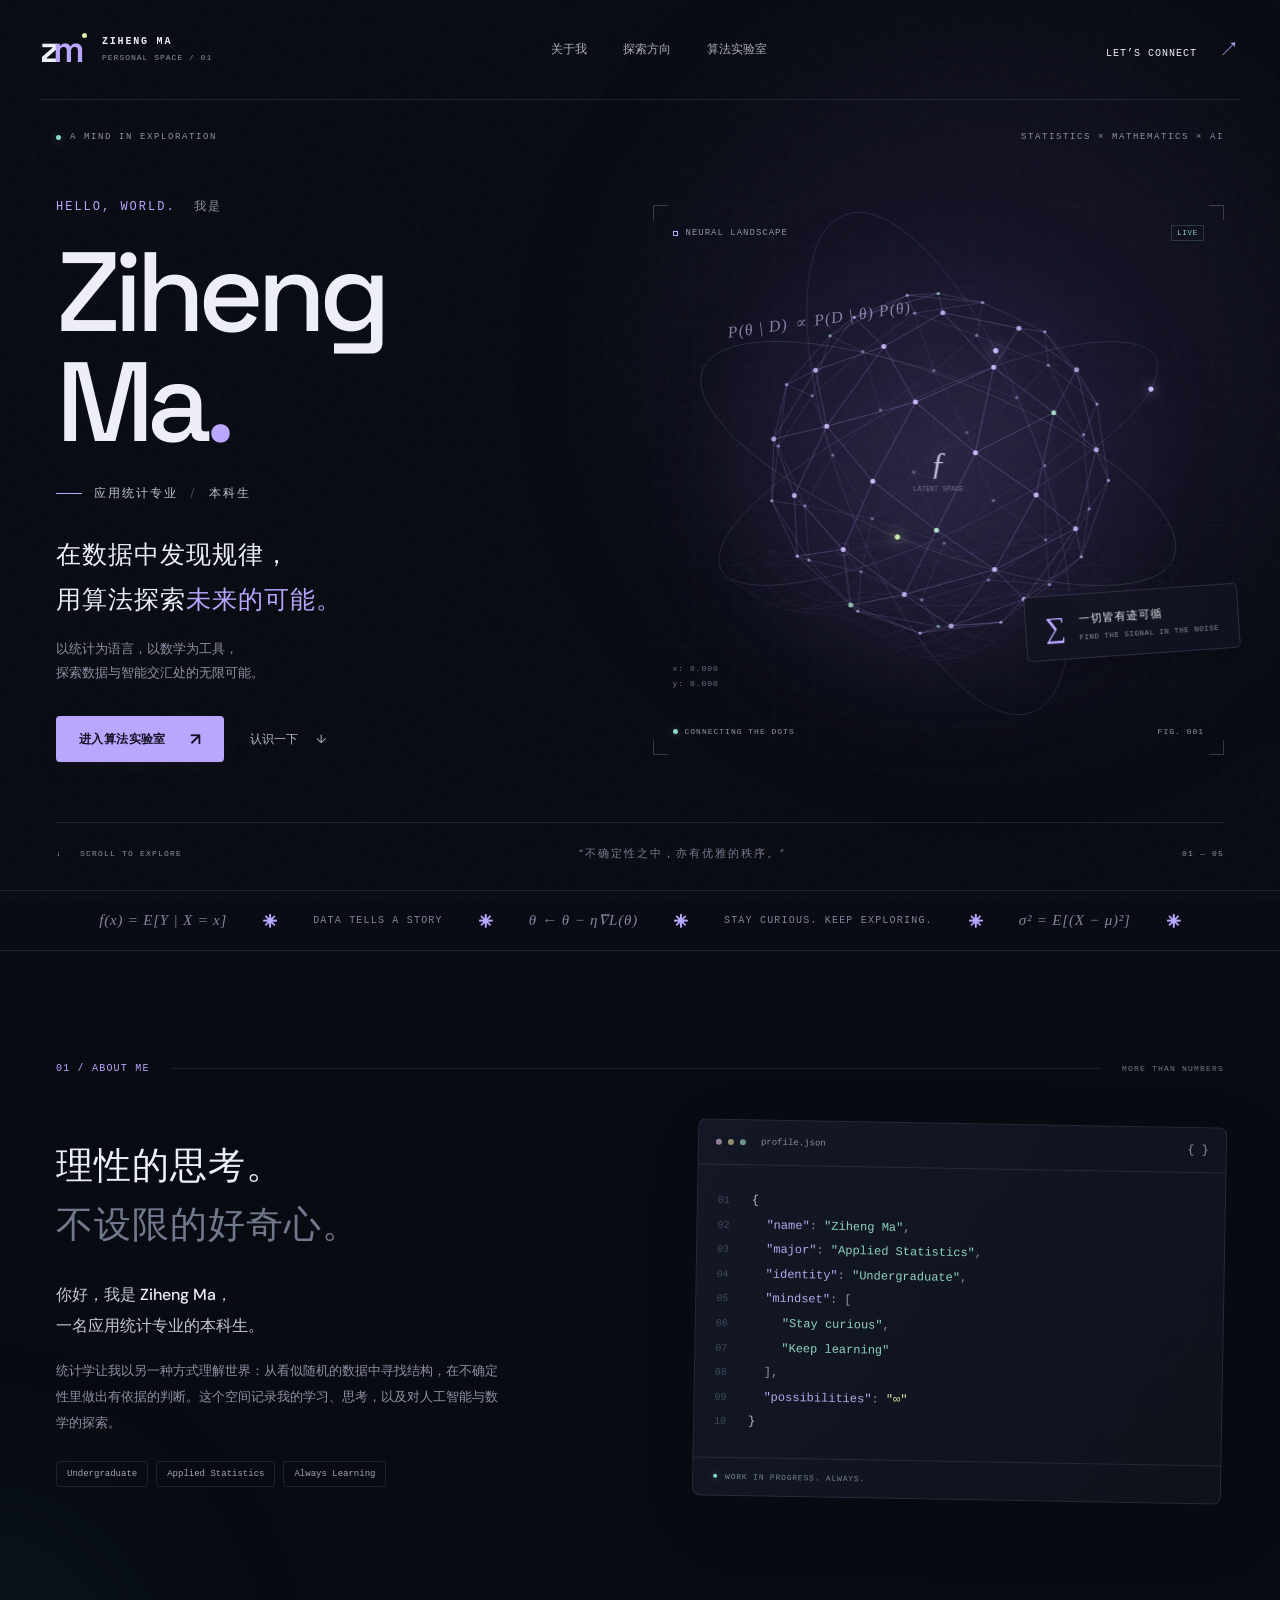
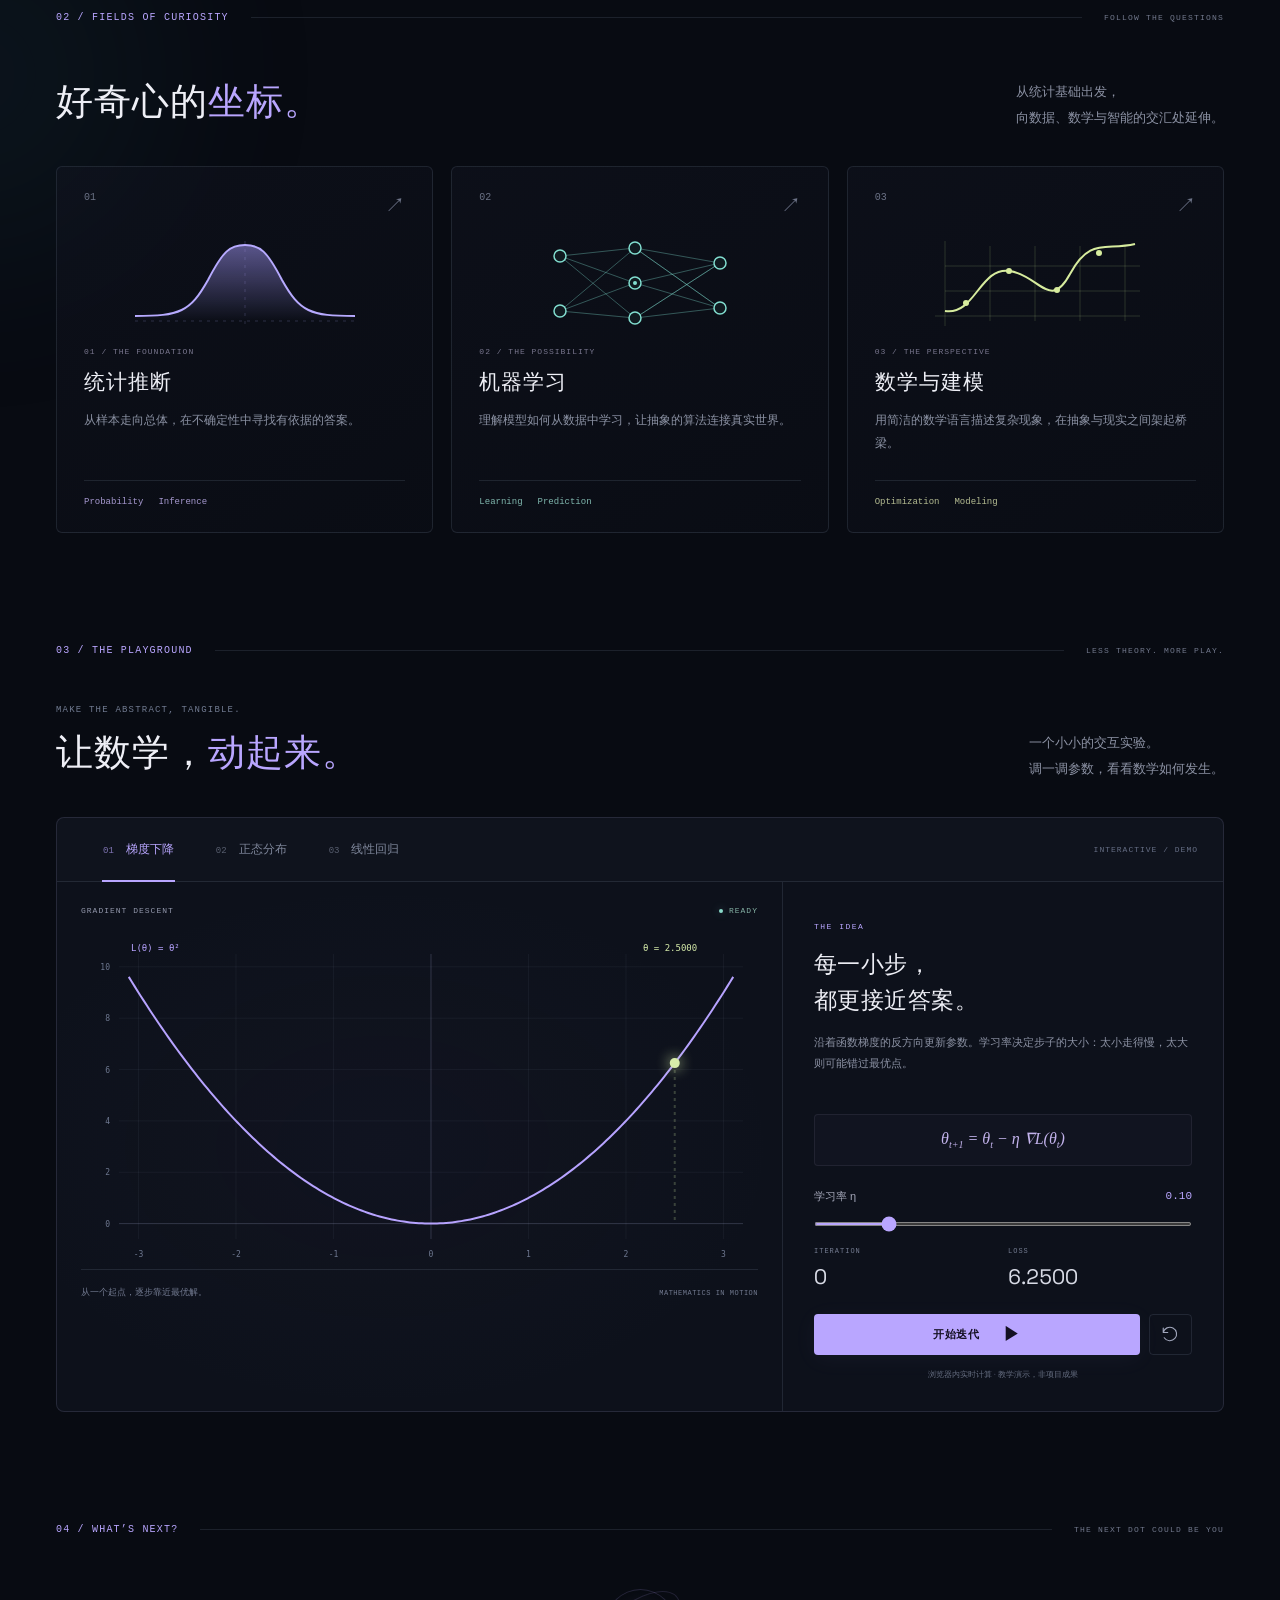
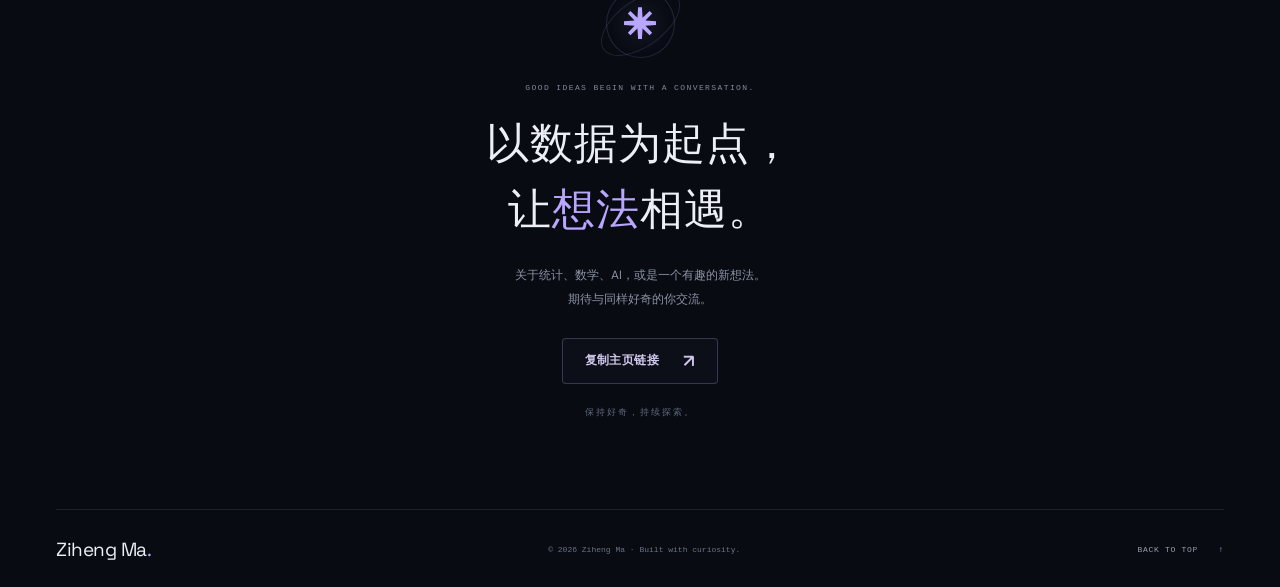
==== index.html @ e713688a "Add files via upload" ====
<!DOCTYPE html>
<html lang="zh-CN">
<head>
  <meta charset="UTF-8">
  <meta name="viewport" content="width=device-width, initial-scale=1">
  <meta name="theme-color" content="#080b12">
  <meta name="description" content="Ziheng Ma 的个人主页 · 应用统计专业本科生 · 在数据中发现规律，用算法探索未来。">
  <title>Ziheng Ma — Applied Statistics & AI</title>
  <link rel="icon" href="./favicon.svg" type="image/svg+xml">
  <link rel="stylesheet" href="./styles.css">
  <script src="./script.js" defer></script>
</head>
<body>
  <a class="skip-link" href="#main">跳转到主要内容</a>
  <div class="ambient ambient-one" aria-hidden="true"></div>
  <div class="ambient ambient-two" aria-hidden="true"></div>

  <header class="site-header">
    <a class="brand" href="#home" aria-label="Ziheng Ma 首页"><span class="brand-symbol">z<span>m</span><i></i></span><span class="brand-caption">ZIHENG MA<span>PERSONAL SPACE / 01</span></span></a>
    <nav aria-label="主导航">
      <a href="#about">关于我</a>
      <a href="#interests">探索方向</a>
      <a href="#lab">算法实验室</a>
    </nav>
    <a class="header-contact" href="#contact">LET’S CONNECT <span aria-hidden="true">↗</span></a>
  </header>

  <main id="main">
    <section class="hero section-shell" id="home" aria-labelledby="hero-title">
      <div class="hero-topline"><span><i class="status-dot"></i> A MIND IN EXPLORATION</span><span class="topline-right">STATISTICS × MATHEMATICS × AI</span></div>
      <div class="hero-layout">
        <div class="hero-copy">
          <p class="eyebrow"><span>HELLO, WORLD.</span> 我是</p>
          <h1 id="hero-title" aria-label="Ziheng Ma">Ziheng<span class="surname">Ma<span class="name-period">.</span></span></h1>
          <div class="hero-role"><span class="role-line"></span>应用统计专业 <span class="role-separator">/</span> 本科生</div>
          <p class="hero-statement">在数据中发现规律，<br>用算法探索<span class="highlight">未来的可能。</span></p>
          <p class="hero-description">以统计为语言，以数学为工具，<br class="desktop-break">探索数据与智能交汇处的无限可能。</p>
          <div class="hero-actions"><a class="button button-primary" href="#lab">进入算法实验室 <span aria-hidden="true">↗</span></a><a class="text-link" href="#about">认识一下 <span aria-hidden="true">↓</span></a></div>
        </div>
        <div class="hero-art" aria-label="由神经网络、轨道和数学曲线组成的交互式可视化">
          <div class="art-corner corner-tl"></div><div class="art-corner corner-tr"></div><div class="art-corner corner-bl"></div><div class="art-corner corner-br"></div>
          <div class="art-label"><span class="tiny-square"></span> NEURAL LANDSCAPE <span class="art-live">LIVE</span></div>
          <canvas id="network-canvas" aria-hidden="true"></canvas>
          <div class="art-equation equation-one">P(θ | D) ∝ P(D | θ) P(θ)</div>
          <div class="art-equation equation-two">∇L(θ) → 0</div>
          <div class="art-coordinate">x: <span id="coord-x">0.000</span><br>y: <span id="coord-y">0.000</span></div>
          <div class="art-bottom"><span><i class="status-dot"></i> CONNECTING THE DOTS</span><span>FIG. 001</span></div>
          <div class="floating-note"><span class="note-icon">∑</span><div>一切皆有迹可循<span>FIND THE SIGNAL IN THE NOISE</span></div></div>
        </div>
      </div>
      <div class="hero-bottom"><span class="scroll-cue"><span aria-hidden="true">↓</span> SCROLL TO EXPLORE</span><span class="hero-quote">“不确定性之中，亦有优雅的秩序。”</span><span class="page-count">01 — 05</span></div>
    </section>

    <div class="formula-strip" aria-hidden="true"><div><span>f(x) = E[Y | X = x]</span><i>✳</i><span>DATA TELLS A STORY</span><i>✳</i><span>θ ← θ − η∇L(θ)</span><i>✳</i><span>STAY CURIOUS. KEEP EXPLORING.</span><i>✳</i><span>σ² = E[(X − μ)²]</span><i>✳</i></div></div>

    <section class="about section-shell section-spacing" id="about" aria-labelledby="about-title">
      <div class="section-heading"><p class="section-index">01 / ABOUT ME</p><span class="section-line"></span><span class="section-note">MORE THAN NUMBERS</span></div>
      <div class="about-layout">
        <div><h2 id="about-title">理性的思考。<br><span class="muted">不设限的好奇心。</span></h2><p class="about-intro">你好，我是 <strong>Ziheng Ma</strong>，<br>一名应用统计专业的本科生。</p><p class="body-copy">统计学让我以另一种方式理解世界：从看似随机的数据中寻找结构，在不确定性里做出有依据的判断。这个空间记录我的学习、思考，以及对人工智能与数学的探索。</p><div class="identity-tags"><span>Undergraduate</span><span>Applied Statistics</span><span>Always Learning</span></div></div>
        <div class="profile-card">
          <div class="card-top"><span class="code-dot"></span><span class="code-dot"></span><span class="code-dot"></span><span>profile.json</span><span class="code-language">{ }</span></div>
          <div class="code-content" aria-label="个人信息：Ziheng Ma，应用统计专业，本科生，保持好奇，持续学习。"><div><span class="line-number">01</span><span class="code-bracket">{</span></div><div><span class="line-number">02</span><span class="code-key">"name"</span>: <span class="code-value">"Ziheng Ma"</span>,</div><div><span class="line-number">03</span><span class="code-key">"major"</span>: <span class="code-value">"Applied Statistics"</span>,</div><div><span class="line-number">04</span><span class="code-key">"identity"</span>: <span class="code-value">"Undergraduate"</span>,</div><div><span class="line-number">05</span><span class="code-key">"mindset"</span>: [</div><div class="code-indent"><span class="line-number">06</span><span class="code-value">"Stay curious"</span>,</div><div class="code-indent"><span class="line-number">07</span><span class="code-value">"Keep learning"</span></div><div><span class="line-number">08</span>],</div><div><span class="line-number">09</span><span class="code-key">"possibilities"</span>: <span class="code-infinity">"∞"</span></div><div><span class="line-number">10</span><span class="code-bracket">}</span></div></div>
          <div class="profile-card-bottom"><i class="status-dot"></i> WORK IN PROGRESS. ALWAYS.</div>
        </div>
      </div>
    </section>

    <section class="interests section-shell section-spacing" id="interests" aria-labelledby="interests-title">
      <div class="section-heading"><p class="section-index">02 / FIELDS OF CURIOSITY</p><span class="section-line"></span><span class="section-note">FOLLOW THE QUESTIONS</span></div>
      <div class="section-title-row"><h2 id="interests-title">好奇心的<span class="serif-accent">坐标。</span></h2><p class="body-copy">从统计基础出发，<br>向数据、数学与智能的交汇处延伸。</p></div>
      <div class="interest-grid">
        <article class="interest-card"><div class="interest-card-top"><span>01</span><span class="card-arrow" aria-hidden="true">↗</span></div><div class="mini-art bell-art" aria-hidden="true"><svg viewBox="0 0 240 95"><defs><linearGradient id="bell-fill" x1="0" y1="0" x2="0" y2="1"><stop stop-color="#a89bff" stop-opacity=".5"/><stop offset="1" stop-color="#a89bff" stop-opacity="0"/></linearGradient></defs><path d="M10 80 C55 80 65 76 83 44 C98 15 105 9 120 9 C135 9 142 15 157 44 C175 76 185 80 230 80 L230 85 L10 85Z" fill="url(#bell-fill)"/><path d="M10 80 C55 80 65 76 83 44 C98 15 105 9 120 9 C135 9 142 15 157 44 C175 76 185 80 230 80" fill="none" stroke="#b7aaff" stroke-width="2"/><path d="M10 85H230M120 5V88" stroke="#b7aaff" stroke-opacity=".2" stroke-dasharray="3 5"/></svg></div><p class="card-kicker">01 / THE FOUNDATION</p><h3>统计推断</h3><p>从样本走向总体，在不确定性中寻找有依据的答案。</p><div class="card-tags"><span>Probability</span><span>Inference</span></div></article>
        <article class="interest-card"><div class="interest-card-top"><span>02</span><span class="card-arrow" aria-hidden="true">↗</span></div><div class="mini-art" aria-hidden="true"><svg viewBox="0 0 240 95"><g stroke="#82ded0" stroke-opacity=".35"><path d="M40 20L115 12L200 27M40 20L115 47L200 27M40 20L115 82L200 27M40 75L115 12L200 72M40 75L115 47L200 72M40 75L115 82L200 72M115 12L200 72M115 82L200 27" fill="none"/></g><g fill="#101a20" stroke="#82ded0" stroke-width="1.5"><circle cx="40" cy="20" r="6"/><circle cx="40" cy="75" r="6"/><circle cx="115" cy="12" r="6"/><circle cx="115" cy="47" r="6"/><circle cx="115" cy="82" r="6"/><circle cx="200" cy="27" r="6"/><circle cx="200" cy="72" r="6"/></g><circle cx="115" cy="47" r="2" fill="#82ded0"/></svg></div><p class="card-kicker">02 / THE POSSIBILITY</p><h3>机器学习</h3><p>理解模型如何从数据中学习，让抽象的算法连接真实世界。</p><div class="card-tags"><span>Learning</span><span>Prediction</span></div></article>
        <article class="interest-card"><div class="interest-card-top"><span>03</span><span class="card-arrow" aria-hidden="true">↗</span></div><div class="mini-art" aria-hidden="true"><svg viewBox="0 0 240 95"><g stroke="#d7ec9e" stroke-opacity=".16"><path d="M20 80H225M30 90V5M30 55H225M30 30H225M75 10V85M120 10V85M165 10V85M210 10V85"/></g><path d="M30 75C60 80 65 30 95 35S135 75 155 38S190 15 220 8" fill="none" stroke="#d7ec9e" stroke-width="2"/><g fill="#d7ec9e"><circle cx="51" cy="67" r="3"/><circle cx="94" cy="35" r="3"/><circle cx="142" cy="54" r="3"/><circle cx="184" cy="17" r="3"/></g></svg></div><p class="card-kicker">03 / THE PERSPECTIVE</p><h3>数学与建模</h3><p>用简洁的数学语言描述复杂现象，在抽象与现实之间架起桥梁。</p><div class="card-tags"><span>Optimization</span><span>Modeling</span></div></article>
      </div>
    </section>

    <section class="lab section-shell section-spacing" id="lab" aria-labelledby="lab-title">
      <div class="section-heading"><p class="section-index">03 / THE PLAYGROUND</p><span class="section-line"></span><span class="section-note">LESS THEORY. MORE PLAY.</span></div>
      <div class="section-title-row"><div><p class="eyebrow lab-eyebrow">MAKE THE ABSTRACT, TANGIBLE.</p><h2 id="lab-title">让数学，<span class="serif-accent">动起来。</span></h2></div><p class="body-copy">一个小小的交互实验。<br>调一调参数，看看数学如何发生。</p></div>
      <noscript><p class="body-copy">开启 JavaScript 后即可体验交互式数学实验；其余个人介绍仍可正常阅读。</p></noscript>
      <div class="lab-panel">
        <div class="lab-tabs" role="tablist" aria-label="选择数学实验"><button id="tab-gradient" class="lab-tab active" role="tab" aria-selected="true" aria-controls="experiment-panel" data-mode="gradient" type="button"><span>01</span> 梯度下降</button><button id="tab-normal" class="lab-tab" role="tab" aria-selected="false" aria-controls="experiment-panel" data-mode="normal" tabindex="-1" type="button"><span>02</span> 正态分布</button><button id="tab-regression" class="lab-tab" role="tab" aria-selected="false" aria-controls="experiment-panel" data-mode="regression" tabindex="-1" type="button"><span>03</span> 线性回归</button><span class="lab-tab-label">INTERACTIVE / DEMO</span></div>
        <div class="experiment-layout" id="experiment-panel" role="tabpanel" aria-labelledby="tab-gradient" tabindex="0">
          <div class="experiment-plot"><div class="plot-heading"><span id="plot-name">GRADIENT DESCENT</span><span><i class="status-dot"></i> <span id="plot-status">READY</span></span></div><canvas id="experiment-canvas" role="img" aria-label="梯度下降演示：观察点沿抛物线向最小值移动"></canvas><div class="plot-footer"><span id="plot-footnote">从一个起点，逐步靠近最优解。</span><span>MATHEMATICS IN MOTION</span></div></div>
          <div class="experiment-controls"><span class="control-kicker">THE IDEA</span><h3 id="experiment-title">每一小步，<br>都更接近答案。</h3><p id="experiment-description">沿着函数梯度的反方向更新参数。学习率决定步子的大小：太小走得慢，太大则可能错过最优点。</p><div class="experiment-equation" id="experiment-equation">θ<sub>t+1</sub> = θ<sub>t</sub> − η ∇L(θ<sub>t</sub>)</div><div class="slider-label"><label for="parameter-slider" id="parameter-label">学习率 η</label><output for="parameter-slider" id="parameter-value">0.10</output></div><input type="range" id="parameter-slider" min="0.02" max="0.45" step="0.01" value="0.10"><div class="experiment-metrics"><div><span id="metric-label-one">ITERATION</span><strong id="metric-one">0</strong></div><div><span id="metric-label-two">LOSS</span><strong id="metric-two">6.2500</strong></div></div><div class="experiment-buttons"><button type="button" class="button button-primary" id="run-experiment">开始迭代 <span aria-hidden="true">▶</span></button><button type="button" class="button button-reset" id="reset-experiment" aria-label="重置实验"><svg width="18" height="18" viewBox="0 0 24 24" fill="none" stroke="currentColor" stroke-width="1.5" stroke-linecap="round" stroke-linejoin="round" aria-hidden="true"><path d="M3 10a9 9 0 1 1 1.3 7M3 4v6h6"/></svg></button></div><span class="demo-disclaimer">浏览器内实时计算 · 教学演示，非项目成果</span></div>
        </div>
      </div>
    </section>

    <section class="contact section-shell section-spacing" id="contact" aria-labelledby="contact-title">
      <div class="section-heading"><p class="section-index">04 / WHAT’S NEXT?</p><span class="section-line"></span><span class="section-note">THE NEXT DOT COULD BE YOU</span></div>
      <div class="contact-content"><div class="contact-orbit" aria-hidden="true"><span>✳</span></div><p class="eyebrow">GOOD IDEAS BEGIN WITH A CONVERSATION.</p><h2 id="contact-title">以数据为起点，<br>让<span class="serif-accent">想法</span>相遇。</h2><p>关于统计、数学、AI，或是一个有趣的新想法。<br>期待与同样好奇的你交流。</p><div class="contact-actions"><a id="email-link" class="button button-primary" hidden>给我发邮件 <span aria-hidden="true">↗</span></a><a id="github-link" class="button button-outline" hidden target="_blank" rel="noopener noreferrer">GitHub <span aria-hidden="true">↗</span></a><button class="button button-outline" id="copy-link" type="button">复制主页链接 <span aria-hidden="true">↗</span></button></div><span class="contact-note" id="contact-note">保持好奇，持续探索。</span></div>
    </section>
  </main>

  <footer class="site-footer section-shell"><a class="footer-name" href="#home">Ziheng Ma<span>.</span></a><span>© <span id="year">2026</span> Ziheng Ma · Built with curiosity.</span><a class="back-top" href="#home">BACK TO TOP <span aria-hidden="true">↑</span></a></footer>
  <div class="toast" role="status" aria-live="polite" id="toast"></div>
</body>
</html>
---- styles.css ----
@import url('https://fonts.googleapis.com/css2?family=DM+Sans:wght@400;500;600;700&family=Space+Grotesk:wght@400;500;600;700&display=swap');

:root{color-scheme:dark;--bg:#080b12;--panel:#0e121c;--panel-light:#121724;--text:#eeeff6;--muted:#8c92a4;--line:rgba(170,182,218,.13);--purple:#b9a6ff;--mint:#8adaca;--lime:#d7edaa;--mono:'SFMono-Regular',Consolas,'Liberation Mono',monospace;--font:'DM Sans','PingFang SC','Microsoft YaHei',sans-serif;--display:'Space Grotesk',var(--font)}
*{box-sizing:border-box}html{scroll-behavior:smooth;scroll-padding-top:100px}body{margin:0;background:var(--bg);color:var(--text);font-family:var(--font);-webkit-font-smoothing:antialiased;overflow-x:hidden}body::before{position:fixed;inset:0;z-index:-1;background-image:url("data:image/svg+xml,%3Csvg viewBox='0 0 180 180' xmlns='http://www.w3.org/2000/svg'%3E%3Cfilter id='n'%3E%3CfeTurbulence type='fractalNoise' baseFrequency='.9' numOctaves='3' stitchTiles='stitch'/%3E%3C/filter%3E%3Cpath fill='%23fff' opacity='.025' filter='url(%23n)' d='M0 0h180v180H0z'/%3E%3C/svg%3E");content:"";pointer-events:none}a{color:inherit;text-decoration:none}button,input{font:inherit}button,a,input{-webkit-tap-highlight-color:transparent}button{cursor:pointer}button:disabled{cursor:default}::selection{background:#b9a6ff;color:#080b12}a:focus-visible,button:focus-visible,input:focus-visible,[tabindex="0"]:focus-visible{outline:2px solid var(--mint);outline-offset:6px}[hidden]{display:none!important}.section-shell{max-width:1240px;width:calc(100% - 112px);margin-inline:auto}.section-spacing{padding-top:112px}.ambient{position:absolute;border-radius:50%;pointer-events:none;z-index:-1;filter:blur(100px);opacity:.12}.ambient-one{width:600px;height:600px;right:0;top:70px;background:#7351b5}.ambient-two{width:350px;height:350px;left:-200px;top:1500px;background:#285f72}.skip-link{position:fixed;left:15px;top:-70px;padding:12px 20px;background:var(--purple);color:var(--bg);z-index:100}.skip-link:focus{top:10px}
.site-header{height:100px;max-width:1392px;width:calc(100% - 80px);margin:auto;display:flex;align-items:center;justify-content:space-between;border-bottom:1px solid var(--line)}.brand{display:flex;align-items:center;gap:16px}.brand-symbol{position:relative;font-family:var(--display);font-size:37px;font-weight:600;letter-spacing:-6px;padding-right:7px;line-height:1}.brand-symbol>span{color:var(--purple)}.brand-symbol i{position:absolute;right:-1px;top:2px;width:5px;height:5px;background:var(--lime);border-radius:50%}.brand-caption{font-family:var(--mono);font-size:10px;font-weight:600;letter-spacing:1.8px;line-height:1.8}.brand-caption>span{display:block;color:var(--muted);font-size:8px;letter-spacing:1px;font-weight:400}.site-header nav{display:flex;gap:36px}.site-header nav a{color:#acb0bd;font-size:12px;transition:color .2s}.site-header nav a:hover,.text-link:hover{color:var(--purple)}.header-contact{font-family:var(--mono);font-size:10px;letter-spacing:1px}.header-contact>span{color:var(--purple);margin-left:15px;font-size:20px}
.hero{padding-top:32px}.hero-topline{display:flex;justify-content:space-between;font-family:var(--mono);font-size:9px;letter-spacing:1.6px;color:var(--muted)}.hero-topline>span:first-child{display:flex;align-items:center;gap:9px}.status-dot{display:inline-block;width:5px;height:5px;border-radius:50%;background:var(--mint);box-shadow:0 0 9px #8adaca66;flex-shrink:0}.hero-layout{display:grid;grid-template-columns:1fr 1fr;align-items:center;gap:25px;padding:56px 0 60px}.eyebrow{font-size:12px;letter-spacing:2px;color:var(--muted);font-weight:400}.eyebrow>span{color:var(--purple);font-family:var(--mono);margin-right:13px}h1,h2,h3,p{margin:0}.hero h1{font-family:var(--display);font-size:clamp(72px,8.8vw,127px);letter-spacing:-7px;font-weight:500;line-height:.98;margin:22px 0 27px}.surname{display:block}.name-period{color:var(--purple)}.hero-role{display:flex;align-items:center;gap:12px;color:#c0c3ce;font-size:12px;letter-spacing:2px}.role-line{width:26px;height:1px;background:var(--purple)}.role-separator{color:#454b5f}.hero-statement{font-size:25px;line-height:1.8;font-weight:500;letter-spacing:1px;margin-top:30px}.highlight{color:var(--purple)}.hero-description{color:var(--muted);line-height:1.9;font-size:13px;margin-top:15px}.hero-actions{display:flex;gap:26px;align-items:center;margin-top:30px}.button{display:inline-flex;justify-content:center;align-items:center;gap:24px;min-height:46px;padding:0 22px;border-radius:4px;border:1px solid transparent;font-size:12px;font-weight:600;letter-spacing:.4px;transition:background .2s,transform .2s,border-color .2s}.button:hover{transform:translateY(-2px)}.button-primary{background:var(--purple);color:#141022;box-shadow:0 4px 25px #b9a6ff0c}.button-primary:hover{background:#cbbcff}.button-primary>span{font-size:17px}.text-link{font-size:12px;color:#b5b8c4;transition:color .2s}.text-link>span{margin-left:15px}.hero-art{position:relative;height:550px;max-height:48vw;isolation:isolate;background:radial-gradient(ellipse at 50% 48%,#8c67c010,transparent 67%);background-image:linear-gradient(#7b82ab08 1px,transparent 1px),linear-gradient(90deg,#7b82ab08 1px,transparent 1px);background-size:40px 40px}.hero-art::after{content:"";position:absolute;width:60%;height:60%;left:20%;top:20%;background:#8a68c9;border-radius:50%;filter:blur(85px);opacity:.09;z-index:-1}.art-corner{position:absolute;width:15px;height:15px;border-color:#a59ac64d;border-style:solid;pointer-events:none}.corner-tl{top:0;left:0;border-width:1px 0 0 1px}.corner-tr{top:0;right:0;border-width:1px 1px 0 0}.corner-bl{bottom:0;left:0;border-width:0 0 1px 1px}.corner-br{bottom:0;right:0;border-width:0 1px 1px 0}.art-label,.art-bottom,.art-coordinate{font:9px var(--mono);color:#9095a9;letter-spacing:1px;position:absolute}.art-label{top:20px;left:20px;right:20px;display:flex;align-items:center;gap:8px}.tiny-square{width:5px;height:5px;border:1px solid var(--purple)}.art-live{margin-left:auto;border:1px solid #87d5c433;color:var(--mint);padding:3px 5px;font-size:7px}.hero-art canvas{width:100%;height:100%;display:block}.art-equation{position:absolute;font-family:Georgia,'Times New Roman',serif;font-style:italic;color:#b8add8;font-size:16px;pointer-events:none;letter-spacing:1px}.equation-one{top:19%;left:13%;transform:rotate(-8deg);opacity:.7}.equation-two{right:6%;bottom:24%;font-size:24px;opacity:.65}.art-coordinate{bottom:64px;left:20px;line-height:1.9;font-size:8px;color:#697087}.art-bottom{bottom:19px;left:20px;right:20px;display:flex;justify-content:space-between;font-size:8px}.art-bottom>span:first-child{display:flex;gap:7px;align-items:center}.floating-note{position:absolute;right:-15px;bottom:100px;display:flex;align-items:center;gap:13px;padding:15px 19px;border:1px solid #b7a3f52e;background:#111320db;backdrop-filter:blur(10px);transform:rotate(-4deg);box-shadow:0 15px 35px #0003;border-radius:5px}.note-icon{font-family:Georgia,serif;font-size:29px;color:var(--purple)}.floating-note>div{font-size:11px;letter-spacing:1px}.floating-note>div>span{display:block;font:7px var(--mono);letter-spacing:.8px;color:var(--muted);margin-top:7px}.hero-bottom{display:flex;justify-content:space-between;align-items:center;border-top:1px solid var(--line);padding:23px 0 29px}.scroll-cue,.page-count{font:8px var(--mono);letter-spacing:1.2px;color:var(--muted)}.scroll-cue>span{color:var(--purple);margin-right:12px}.hero-quote{font-size:11px;color:#777e91;letter-spacing:2px}.formula-strip{overflow:hidden;border-block:1px solid var(--line);background:#b9a6ff03}.formula-strip>div{display:flex;align-items:center;justify-content:center;gap:36px;min-width:1120px;padding:20px 0;white-space:nowrap}.formula-strip span{font:10px var(--mono);letter-spacing:1.2px;color:#85839c}.formula-strip span:nth-of-type(odd){font-family:Georgia,serif;font-style:italic;font-size:15px;letter-spacing:.8px}.formula-strip i{font-size:17px;font-style:normal;color:var(--purple)}
.section-heading{display:flex;align-items:center;gap:22px;margin-bottom:49px}.section-index{font:10px var(--mono);letter-spacing:1.2px;color:var(--purple);white-space:nowrap}.section-line{height:1px;background:var(--line);flex:1}.section-note{font:8px var(--mono);letter-spacing:1.2px;color:#72798d;white-space:nowrap}h2{font-size:37px;letter-spacing:1px;line-height:1.6;font-weight:500}.muted{color:#71798c}.about-layout{display:grid;grid-template-columns:1fr 1fr;gap:110px;align-items:center}.about-intro{font-size:16px;line-height:1.95;color:#c5c7d3;margin-top:24px}.about-intro strong{font-weight:500;color:var(--text)}.body-copy{font-size:13px;line-height:2;color:var(--muted)}.about-layout .body-copy{margin-top:17px;max-width:445px}.identity-tags{display:flex;gap:8px;flex-wrap:wrap;margin-top:25px}.identity-tags>span{font:9px var(--mono);color:#a1a5b7;border:1px solid var(--line);padding:7px 10px;border-radius:3px}.profile-card{background:linear-gradient(125deg,#141826,#0e121b);border:1px solid #a7a8d324;border-radius:8px;box-shadow:15px 20px 70px #0002;transform:rotate(1deg);transition:transform .4s}.profile-card:hover{transform:rotate(0)}.card-top{height:45px;display:flex;align-items:center;gap:6px;border-bottom:1px solid var(--line);padding:0 17px}.code-dot{width:6px;height:6px;border-radius:50%;background:#45415a}.code-dot:first-child{background:#927a9b}.code-dot:nth-child(2){background:#928d6c}.code-dot:nth-child(3){background:#6e938b}.card-top>span:nth-child(4){margin-left:9px;font:9px var(--mono);color:#858c9f}.code-language{margin-left:auto;color:var(--muted);font:12px var(--mono)}.code-content{font:12px/2.05 var(--mono);color:#8b94a8;padding:23px 20px}.code-content>div{white-space:pre}.line-number{display:inline-block;width:34px;color:#424a60;font-size:10px;user-select:none}.code-content>div:not(:first-child):not(:last-child){padding-left:0}.code-content>div:not(:first-child):not(:last-child) .line-number{margin-right:15px}.code-content>.code-indent .line-number{margin-right:32px!important}.code-key{color:#b7a8ed}.code-value{color:#8dd2bc}.code-infinity{color:var(--lime)}.code-bracket{color:#b8bdcd}.profile-card-bottom{border-top:1px solid var(--line);padding:14px 20px;display:flex;align-items:center;gap:8px;color:#768294;font:8px var(--mono);letter-spacing:.8px}.profile-card-bottom .status-dot{width:4px;height:4px}
.section-title-row{display:flex;align-items:end;justify-content:space-between;margin-bottom:35px;gap:30px}.serif-accent{color:var(--purple)}.interest-grid{display:grid;grid-template-columns:repeat(3,1fr);gap:18px}.interest-card{border:1px solid var(--line);border-radius:6px;padding:25px 27px;background:linear-gradient(150deg,#12162277,#0c101877);position:relative;overflow:hidden;transition:transform .3s,border-color .3s,background .3s}.interest-card:hover{transform:translateY(-6px);border-color:#b9a6ff66;background:#141827}.interest-card:nth-child(2):hover{border-color:#8adaca66}.interest-card:nth-child(3):hover{border-color:#d7edaa66}.interest-card-top{display:flex;justify-content:space-between;color:#6c7286;font:10px var(--mono)}.card-arrow{font-size:20px;transition:transform .3s}.interest-card:hover .card-arrow{transform:translate(3px,-3px);color:var(--purple)}.mini-art{height:128px;display:flex;align-items:center;justify-content:center}.mini-art svg{width:100%;max-width:240px;height:95px}.card-kicker{font:8px var(--mono);letter-spacing:1px;color:#79768e;margin-bottom:12px}.interest-card h3{font-size:21px;letter-spacing:1px;font-weight:500}.interest-card>p:not(.card-kicker){font-size:12px;line-height:1.9;color:var(--muted);margin-top:13px;min-height:46px}.card-tags{display:flex;gap:15px;margin-top:25px;border-top:1px solid var(--line);padding-top:16px;font:9px var(--mono);color:#a698cf}.interest-card:nth-child(2) .card-tags{color:#80b7ae}.interest-card:nth-child(3) .card-tags{color:#b5bc92}
.lab-eyebrow{font:9px var(--mono);letter-spacing:1.2px;color:#717b91;margin-bottom:8px}.lab-panel{border:1px solid #a7a8d329;border-radius:8px;overflow:hidden;background:#0d111b}.lab-tabs{display:flex;align-items:center;border-bottom:1px solid var(--line);background:#ffffff02;padding:0 25px}.lab-tab{border:0;background:transparent;color:#7f879b;padding:23px 21px;position:relative;font-size:12px;white-space:nowrap}.lab-tab>span{font:9px var(--mono);margin-right:9px;opacity:.65}.lab-tab.active{color:var(--purple)}.lab-tab.active::after{content:"";position:absolute;bottom:-1px;height:2px;background:var(--purple);left:20px;right:20px}.lab-tab-label{font:8px var(--mono);color:#666e85;letter-spacing:1px;margin-left:auto}.experiment-layout{display:grid;grid-template-columns:minmax(0,1.65fr) minmax(270px,1fr)}.experiment-plot{display:flex;flex-direction:column;min-width:0;padding:24px;border-right:1px solid var(--line);background:radial-gradient(ellipse at 45% 50%,#54447d0d,transparent 70%)}.plot-heading{display:flex;align-items:center;justify-content:space-between;gap:10px;font:8px var(--mono);color:#9398ac;letter-spacing:1px}.plot-heading>span:last-child{color:#86b3a6;font-size:8px;display:flex;align-items:center;gap:6px}.plot-heading .status-dot{width:4px;height:4px}#experiment-canvas{display:block;width:100%;height:340px;margin-top:14px}.plot-footer{display:flex;justify-content:space-between;gap:15px;font-size:9px;color:#727a90;padding-top:16px;border-top:1px solid var(--line)}.plot-footer>span:last-child{font:7px var(--mono);letter-spacing:.5px;align-self:center;white-space:nowrap}.experiment-controls{padding:31px}.control-kicker{font:8px var(--mono);letter-spacing:1.5px;color:var(--purple)}.experiment-controls h3{font-size:23px;line-height:1.55;font-weight:500;letter-spacing:.5px;margin-top:13px;min-height:72px}.experiment-controls>p{font-size:11px;line-height:1.9;color:var(--muted);margin-top:13px;min-height:64px}.experiment-equation{margin:18px 0 23px;border:1px solid #a69bc21c;background:#b9a6ff06;border-radius:4px;padding:14px 8px;text-align:center;color:#c3b3ec;font-family:Georgia,'Times New Roman',serif;font-style:italic;font-size:16px;white-space:nowrap}.experiment-equation sub,.experiment-equation sup{font-size:10px}.slider-label{display:flex;align-items:center;justify-content:space-between;font-size:11px;color:#a5a8ba}.slider-label output{font:11px var(--mono);color:var(--purple)}input[type=range]{width:100%;margin:18px 0 21px;accent-color:var(--purple);cursor:pointer;height:4px}.experiment-metrics{display:grid;grid-template-columns:1fr 1fr;gap:10px}.experiment-metrics>div>span{font:7px var(--mono);letter-spacing:1px;color:#747c91;display:block}.experiment-metrics strong{display:block;margin-top:8px;font:21px var(--display);font-variant-numeric:tabular-nums;color:#d8dbe6}.experiment-buttons{display:flex;gap:9px;margin-top:24px}.experiment-buttons .button-primary{flex:1;min-height:41px;font-size:11px}.button-reset{min-width:43px;min-height:41px;padding:0;background:transparent;border-color:var(--line);color:#a0a6bb;font-size:21px}.button-reset:hover{background:#ffffff09}.demo-disclaimer{display:block;font-size:8px;color:#656d80;margin-top:14px;text-align:center}
.contact{padding-bottom:65px}.contact-content{position:relative;text-align:center;padding:5px 0 25px}.contact-orbit{margin:0 auto 25px;width:69px;height:69px;display:grid;place-items:center;border:1px solid #b9a6ff2b;border-radius:50%;position:relative;color:var(--purple);font-size:40px;line-height:1;background:radial-gradient(circle,#b9a6ff13,transparent 70%)}.contact-orbit::after{content:"";position:absolute;border:1px solid #b9a6ff25;inset:10px -12px;transform:rotate(-35deg);border-radius:50%}.contact-content>.eyebrow{font:8px var(--mono);letter-spacing:1.4px;color:#8b849f;margin-bottom:18px}.contact-content h2{font-size:43px;line-height:1.55}.contact-content>p:not(.eyebrow){font-size:12px;line-height:2;color:var(--muted);margin-top:20px}.contact-actions{display:flex;flex-wrap:wrap;justify-content:center;gap:12px;margin-top:27px}.button-outline{background:#b9a6ff07;border:1px solid #b9a6ff44;color:#d0c6ec}.button-outline:hover{background:#b9a6ff14;border-color:#b9a6ff88}.button-outline>span{font-size:18px}.contact-note{display:block;color:#5f677c;font-size:9px;letter-spacing:2px;margin-top:22px}.site-footer{border-top:1px solid var(--line);display:flex;align-items:center;justify-content:space-between;gap:20px;padding-block:27px}.footer-name{font:19px var(--display);letter-spacing:-.5px}.footer-name>span{color:var(--purple)}.site-footer>span{font:8px var(--mono);color:#6c7388}.back-top{font:8px var(--mono);color:#9a9fb1;letter-spacing:.7px}.back-top>span{margin-left:15px;color:var(--purple)}.toast{position:fixed;bottom:28px;left:50%;transform:translate(-50%,20px);padding:13px 23px;border:1px solid #b9a6ff55;background:#1b1829;color:#e1d7ff;box-shadow:0 10px 45px #0005;border-radius:5px;font-size:12px;opacity:0;pointer-events:none;transition:opacity .2s,transform .2s;z-index:20;max-width:90vw;text-align:center}.toast.visible{opacity:1;transform:translate(-50%,0)}
@media(min-width:1500px){.hero-layout{padding-block:65px 70px}.hero-art{height:590px}.hero h1{font-size:136px}.hero-statement{font-size:28px}}
@media(max-width:1100px){.section-shell{width:calc(100% - 72px)}.site-header{width:calc(100% - 56px)}.hero h1{font-size:100px}.hero-statement{font-size:22px}.hero-art{height:490px;max-height:55vw}.floating-note{right:-6px;bottom:75px;padding:12px}.about-layout{gap:50px}.code-content{font-size:10px;padding-inline:14px}.line-number{width:24px}.interest-card{padding:22px}.experiment-controls{padding:25px}.lab-tabs{padding-inline:12px}.lab-tab{padding-inline:17px}.plot-footer>span:last-child{display:none}.hero-layout{padding-top:47px}h2{font-size:33px}.section-spacing{padding-top:90px}}
@media(max-width:800px){.site-header{height:80px}.brand-caption{display:none}.site-header nav{gap:22px}.header-contact{font-size:8px;letter-spacing:0}.hero-topline{font-size:8px}.topline-right{font-size:7px;letter-spacing:.4px}.hero-layout{grid-template-columns:1.05fr 1fr;gap:8px;padding-bottom:45px}.hero h1{font-size:85px;letter-spacing:-5px}.hero-statement{font-size:19px;letter-spacing:0}.hero-role{font-size:10px;gap:8px;letter-spacing:1px}.hero-description{font-size:11px}.hero-actions{gap:20px;flex-wrap:wrap}.hero-actions .button{padding:0 14px;font-size:10px;gap:12px}.hero-art{height:430px;max-height:60vw}.art-label{font-size:7px;left:12px;right:12px}.art-bottom{font-size:6px;left:12px;right:12px;letter-spacing:.2px}.art-equation{font-size:12px}.equation-one{left:4%;top:20%}.equation-two{font-size:18px}.floating-note{padding:10px;gap:9px;bottom:65px}.floating-note>div{font-size:9px}.floating-note>div>span{font-size:5px}.note-icon{font-size:22px}.hero-quote{font-size:9px;letter-spacing:1px}.about-layout{gap:30px}.about-intro{font-size:14px}.body-copy{font-size:12px}h2{font-size:28px}.code-content{font-size:9px;padding:20px 10px}.line-number{width:18px}.code-content>div:not(:first-child):not(:last-child) .line-number{margin-right:8px}.code-content>.code-indent .line-number{margin-right:20px!important}.identity-tags>span{font-size:8px;padding:6px}.section-note{font-size:6px}.section-heading{margin-bottom:35px;gap:15px}.interest-grid{gap:12px}.interest-card{padding:18px}.interest-card h3{font-size:19px}.interest-card>p:not(.card-kicker){font-size:11px;min-height:63px}.card-kicker{font-size:6px;letter-spacing:.6px}.card-tags{font-size:7px;gap:8px}.mini-art{height:115px}.experiment-layout{grid-template-columns:minmax(0,1.15fr) minmax(255px,1fr)}.lab-tab-label{display:none}.lab-tabs{justify-content:space-around}.lab-tab{flex:1;padding-inline:12px}.experiment-plot{padding:20px 15px}#experiment-canvas{height:360px}.plot-heading{font-size:6px;letter-spacing:.5px}.plot-heading>span:last-child{font-size:6px}.experiment-controls{padding:24px 22px}.experiment-controls h3{font-size:21px}.experiment-equation{font-size:14px}.section-title-row>.body-copy{font-size:10px}.contact-content h2{font-size:38px}}
@media(max-width:600px){.section-shell{width:calc(100% - 40px)}.site-header{width:calc(100% - 40px);height:74px}.brand-symbol{font-size:32px}.site-header nav{gap:18px;margin-left:auto}.site-header nav a{font-size:10px}.header-contact{display:none}.hero{padding-top:25px}.hero-topline{font-size:7px;letter-spacing:1px}.topline-right{font-size:6px;max-width:130px;line-height:1.7;text-align:right}.hero-layout{display:flex;flex-direction:column;align-items:stretch;padding-top:38px;gap:20px}.hero h1{font-size:106px;letter-spacing:-6px;margin:20px 0 23px;line-height:.9}.surname{display:inline;margin-left:19px}.hero-role{font-size:11px}.hero-statement{font-size:23px;margin-top:27px;line-height:1.65}.hero-description{font-size:12px;line-height:1.9}.hero-actions{margin-top:25px;gap:25px}.hero-actions .button{min-height:46px;padding-inline:20px;font-size:11px;gap:20px}.hero-art{height:350px;max-height:none;width:100%;margin-top:16px}.art-label{font-size:8px;left:16px;right:16px}.art-bottom{font-size:7px;left:16px;right:16px;letter-spacing:.4px}.art-equation{font-size:15px}.equation-one{left:10%;top:20%}.equation-two{font-size:21px;bottom:25%}.floating-note{right:10px;bottom:64px;padding:10px 13px;gap:10px}.floating-note>div{font-size:10px}.floating-note>div>span{font-size:6px}.hero-bottom{padding:20px 0}.hero-quote{display:none}.formula-strip>div{justify-content:flex-start;gap:25px;padding:17px 20px}.formula-strip span{font-size:8px}.formula-strip span:nth-of-type(odd){font-size:13px}.section-spacing{padding-top:70px}.section-heading{margin-bottom:30px}.section-index{font-size:8px;letter-spacing:1px}.section-note{display:none}.about-layout{grid-template-columns:1fr;gap:35px}h2{font-size:31px}.about-intro{font-size:15px;margin-top:20px}.body-copy{font-size:12px}.about-layout .body-copy{max-width:none}.identity-tags{margin-top:23px;gap:8px}.identity-tags>span{font-size:8px;padding:7px 9px}.profile-card{transform:rotate(0)}.code-content{font-size:11px;line-height:2.1;padding:22px 18px}.line-number{width:28px}.code-content>div:not(:first-child):not(:last-child) .line-number{margin-right:12px}.code-content>.code-indent .line-number{margin-right:28px!important}.section-title-row{align-items:start;flex-direction:column;gap:15px;margin-bottom:27px}.section-title-row>.body-copy{font-size:12px}.section-title-row>.body-copy br{display:none}.interest-grid{grid-template-columns:1fr;gap:14px}.interest-card{padding:23px;display:grid;grid-template-columns:1fr 120px;column-gap:15px}.interest-card-top{grid-column:1/-1;margin-bottom:18px}.mini-art{grid-column:2;grid-row:2/6;height:120px;align-self:center}.card-kicker{font-size:7px;grid-column:1;line-height:1.5}.interest-card h3{font-size:22px;grid-column:1}.interest-card>p:not(.card-kicker){font-size:11px;min-height:0;grid-column:1;line-height:1.8}.card-tags{grid-column:1/-1;font-size:8px;gap:17px;margin-top:20px}.lab-tab{font-size:10px;padding:19px 4px}.lab-tab>span{font-size:8px;margin-right:4px}.lab-tab.active::after{left:10px;right:10px}.lab-tabs{padding-inline:8px}.experiment-layout{grid-template-columns:1fr}.experiment-plot{border-right:0;border-bottom:1px solid var(--line);padding:20px 17px}.plot-heading{font-size:8px}.plot-heading>span:last-child{font-size:7px}#experiment-canvas{height:275px;margin-top:8px}.plot-footer{font-size:9px}.experiment-controls{padding:25px}.experiment-controls h3{font-size:24px;min-height:0}.experiment-controls h3 br{display:none}.experiment-controls>p{font-size:12px;min-height:0;line-height:1.9}.experiment-equation{font-size:18px;margin-block:19px 25px;padding:16px 8px}.control-kicker{font-size:8px}.slider-label{font-size:12px}input[type=range]{margin-block:21px 24px}.experiment-metrics strong{font-size:24px}.experiment-metrics>div>span{font-size:8px}.experiment-buttons .button-primary{min-height:44px;font-size:12px}.button-reset{min-width:48px}.demo-disclaimer{font-size:9px;margin-top:17px}.contact{padding-bottom:40px}.contact-content{padding-top:5px}.contact-content h2{font-size:34px}.contact-content>.eyebrow{font-size:6px;letter-spacing:1px}.contact-content>p:not(.eyebrow){font-size:11px}.contact-orbit{width:59px;height:59px;font-size:34px;margin-bottom:25px}.site-footer{flex-wrap:wrap;padding-block:24px;row-gap:16px}.footer-name{font-size:18px}.site-footer>span{order:3;width:100%;font-size:7px}.back-top{font-size:7px}.contact-note{font-size:8px}}
@media(max-width:370px){.hero h1{font-size:88px}.surname{margin-left:14px}.hero-statement{font-size:21px}.interest-card{grid-template-columns:1fr 90px}.code-content{font-size:10px;padding-inline:12px}.line-number{width:22px}.hero-topline{font-size:6px}.topline-right{font-size:5px}.section-index{font-size:7px}}
/* 用几何图形代替装饰字符，避免部分系统字体缺字。 */
.formula-strip i{font-size:0;width:14px;height:14px;flex-shrink:0;background:var(--purple);clip-path:polygon(44% 0,56% 0,58% 33%,80% 12%,88% 20%,67% 42%,100% 44%,100% 56%,67% 58%,88% 80%,80% 88%,58% 67%,56% 100%,44% 100%,42% 67%,20% 88%,12% 80%,33% 58%,0 56%,0 44%,33% 42%,12% 20%,20% 12%,42% 33%)}
.contact-orbit>span{font-size:0;display:block;width:32px;height:32px;background:var(--purple);clip-path:polygon(44% 0,56% 0,58% 33%,80% 12%,88% 20%,67% 42%,100% 44%,100% 56%,67% 58%,88% 80%,80% 88%,58% 67%,56% 100%,44% 100%,42% 67%,20% 88%,12% 80%,33% 58%,0 56%,0 44%,33% 42%,12% 20%,20% 12%,42% 33%)}
@media(max-width:600px){.hero h1{font-size:clamp(50px,16vw,90px);letter-spacing:-3px}.surname{margin-left:12px}}
@media(prefers-reduced-motion:reduce){html{scroll-behavior:auto}*,*::before,*::after{animation-duration:.01ms!important;transition-duration:.01ms!important}.profile-card,.floating-note{transform:none}.button:hover,.interest-card:hover{transform:none}}
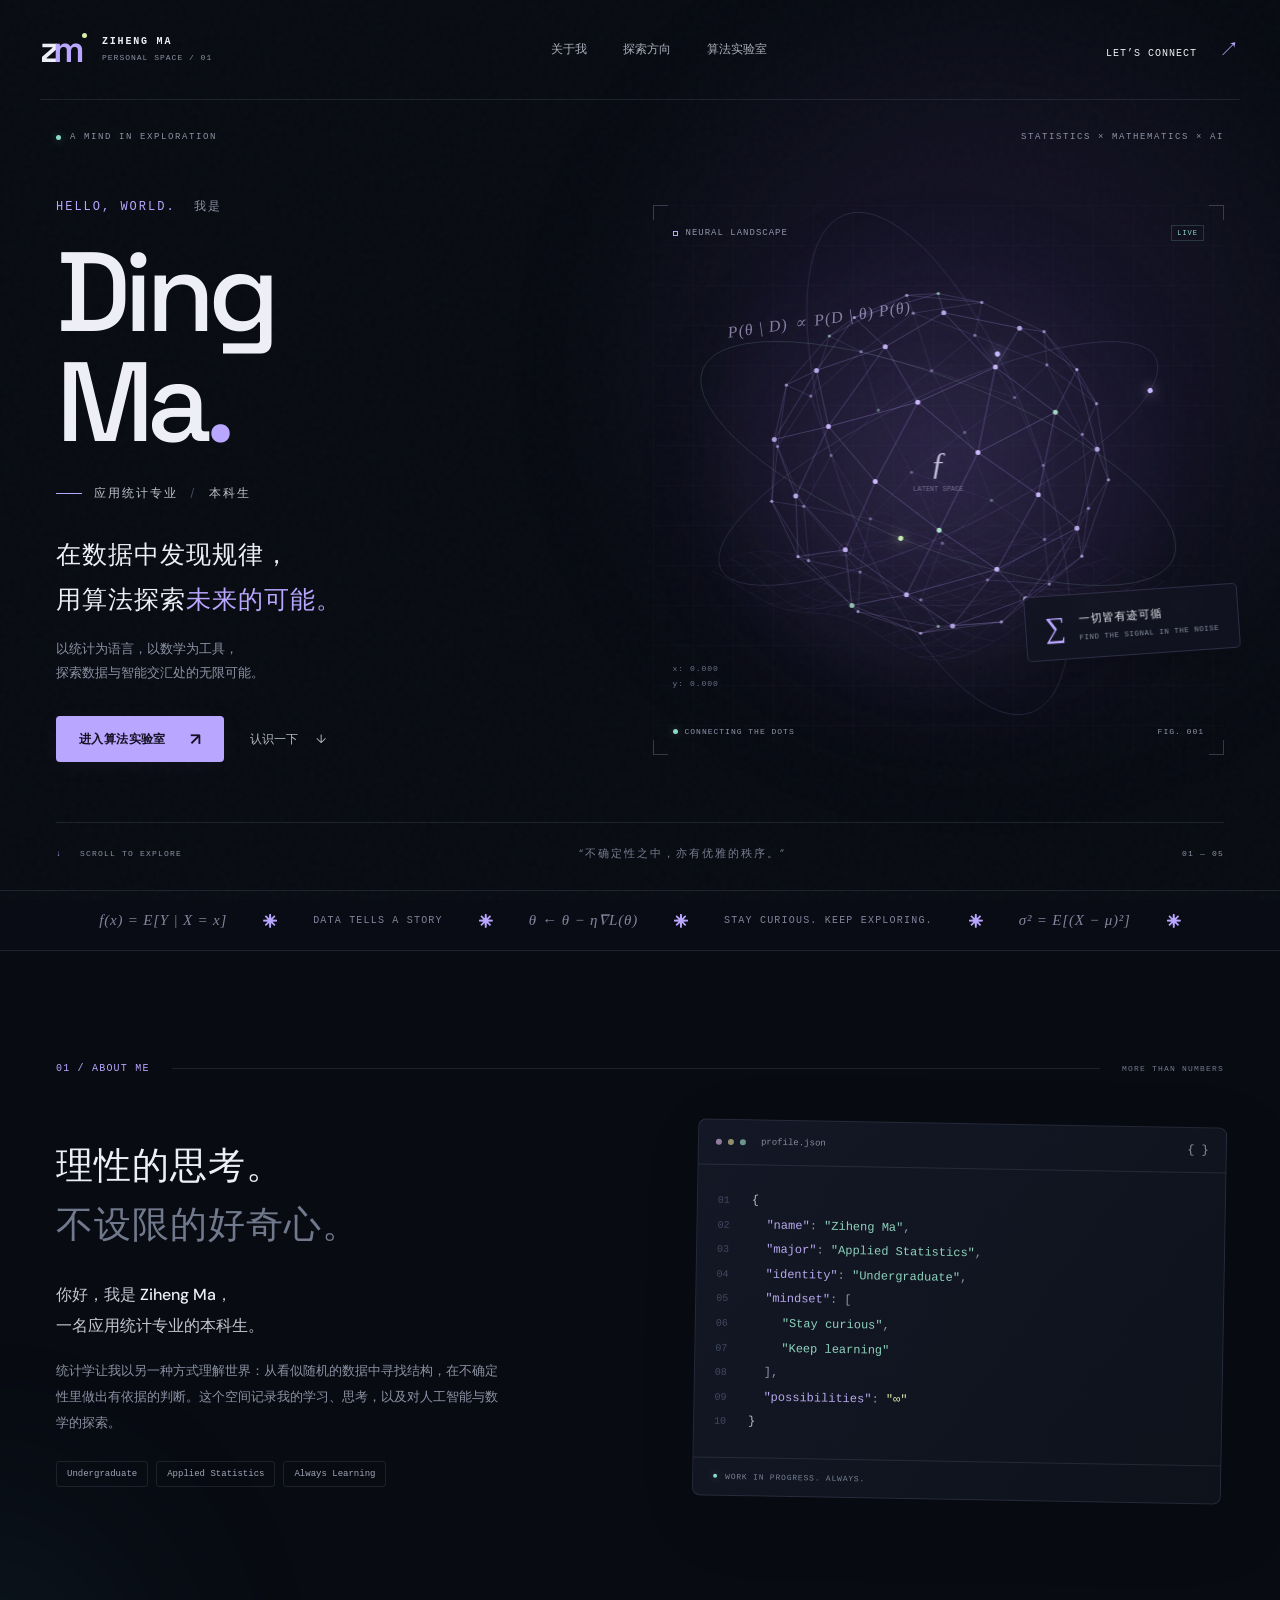
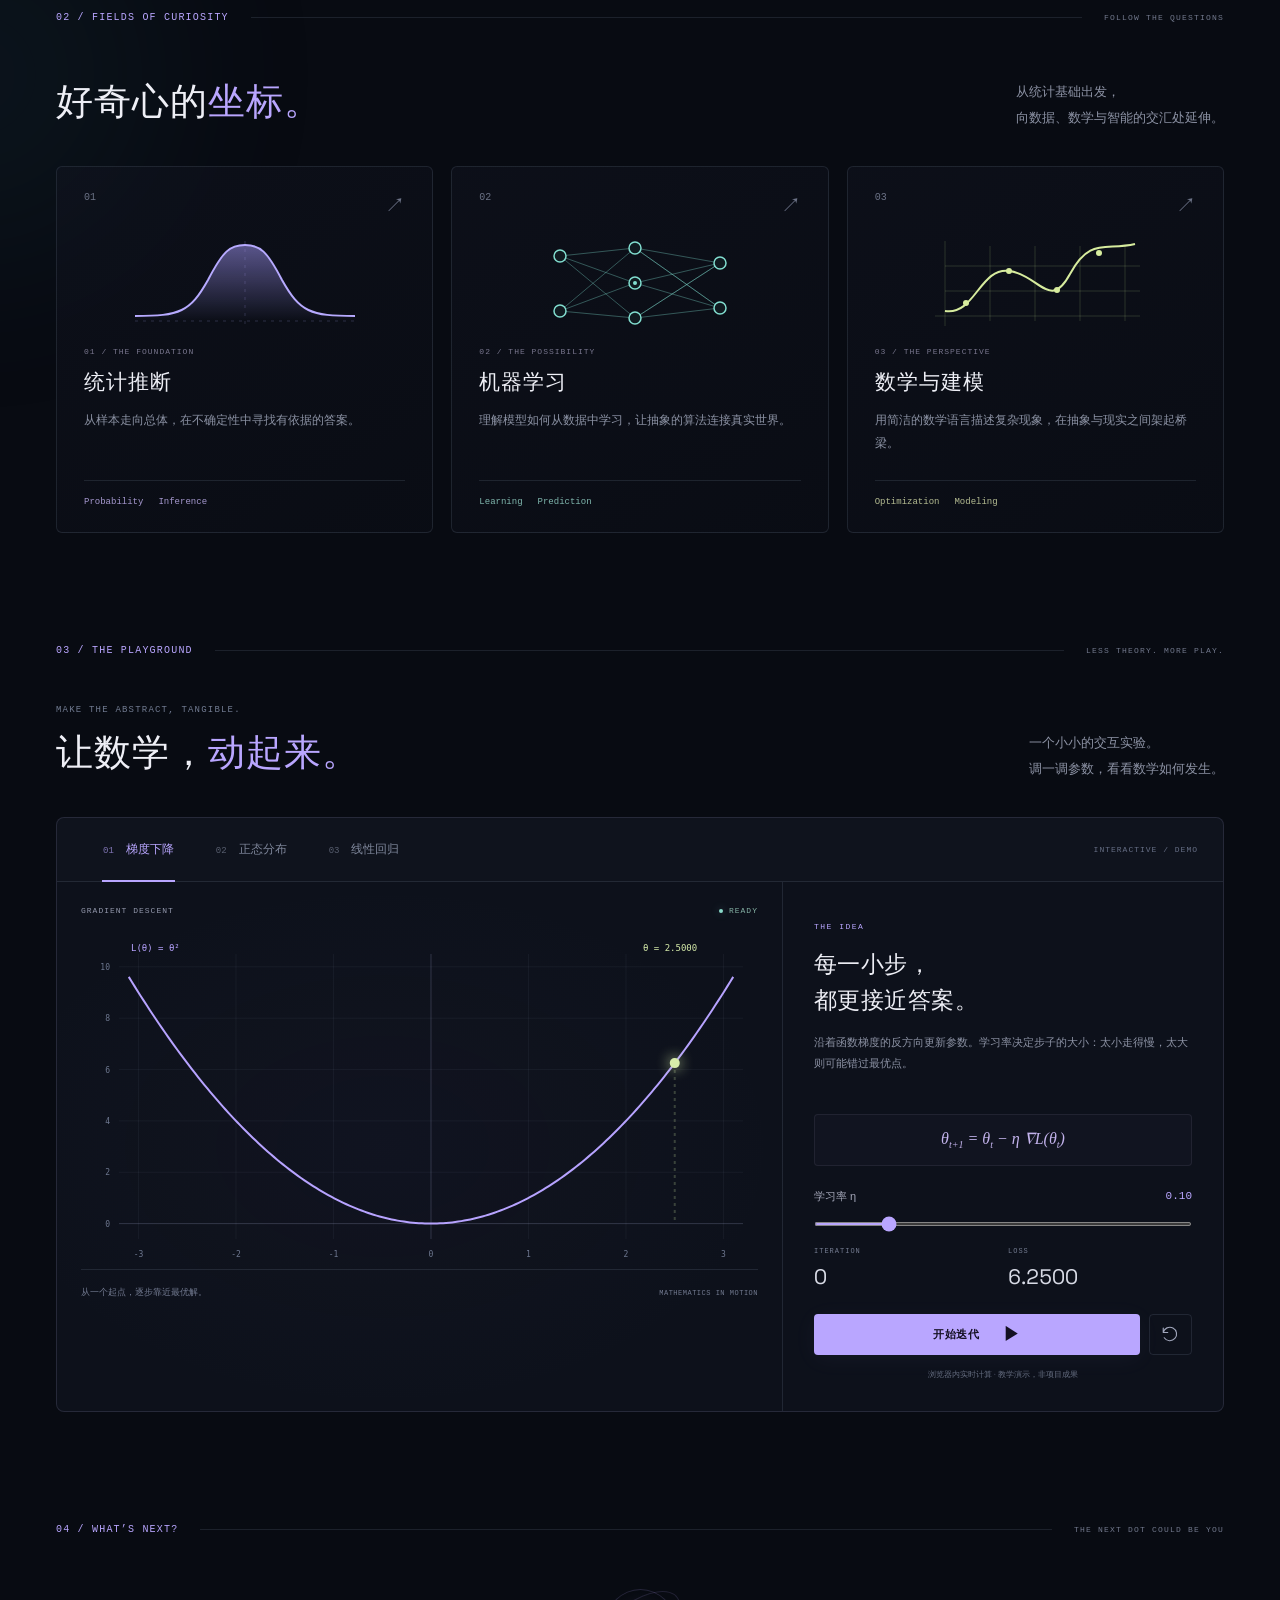
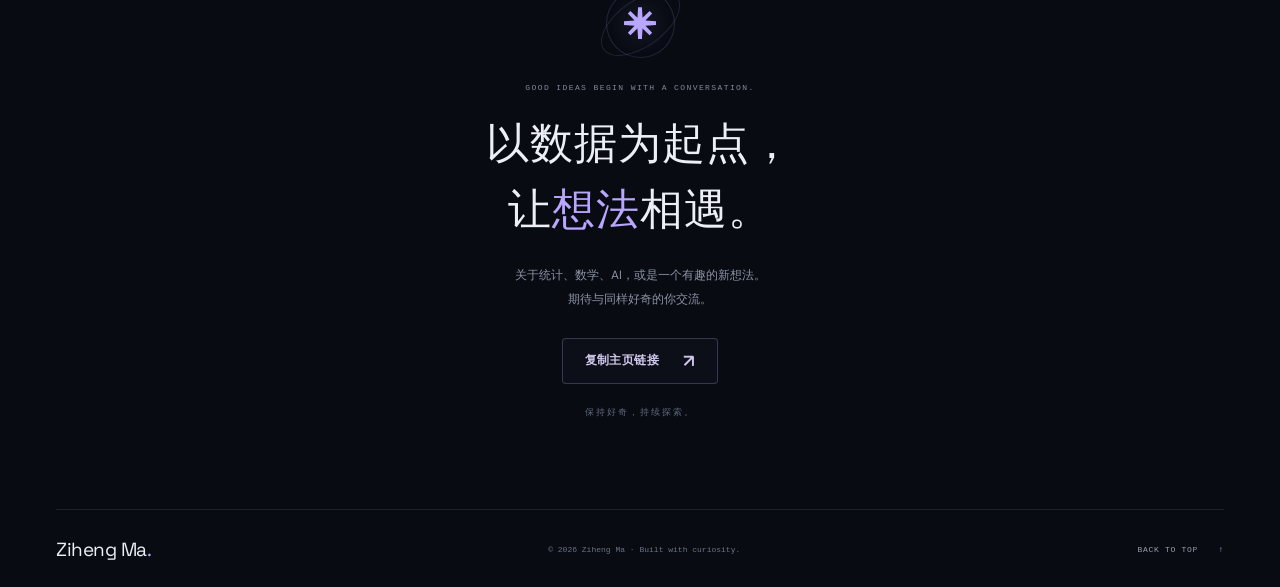
==== commit 8e3ce744: "Add files via upload" ====
--- a/index.html
+++ b/index.html
@@ -31,7 +31,7 @@
       <div class="hero-layout">
         <div class="hero-copy">
           <p class="eyebrow"><span>HELLO, WORLD.</span> 我是</p>
-          <h1 id="hero-title" aria-label="Ziheng Ma">Ziheng<span class="surname">Ma<span class="name-period">.</span></span></h1>
+          <h1 id="hero-title" aria-label="Ziheng Ma">Ding<span class="surname">Ma<span class="name-period">.</span></span></h1>
           <div class="hero-role"><span class="role-line"></span>应用统计专业 <span class="role-separator">/</span> 本科生</div>
           <p class="hero-statement">在数据中发现规律，<br>用算法探索<span class="highlight">未来的可能。</span></p>
           <p class="hero-description">以统计为语言，以数学为工具，<br class="desktop-break">探索数据与智能交汇处的无限可能。</p>
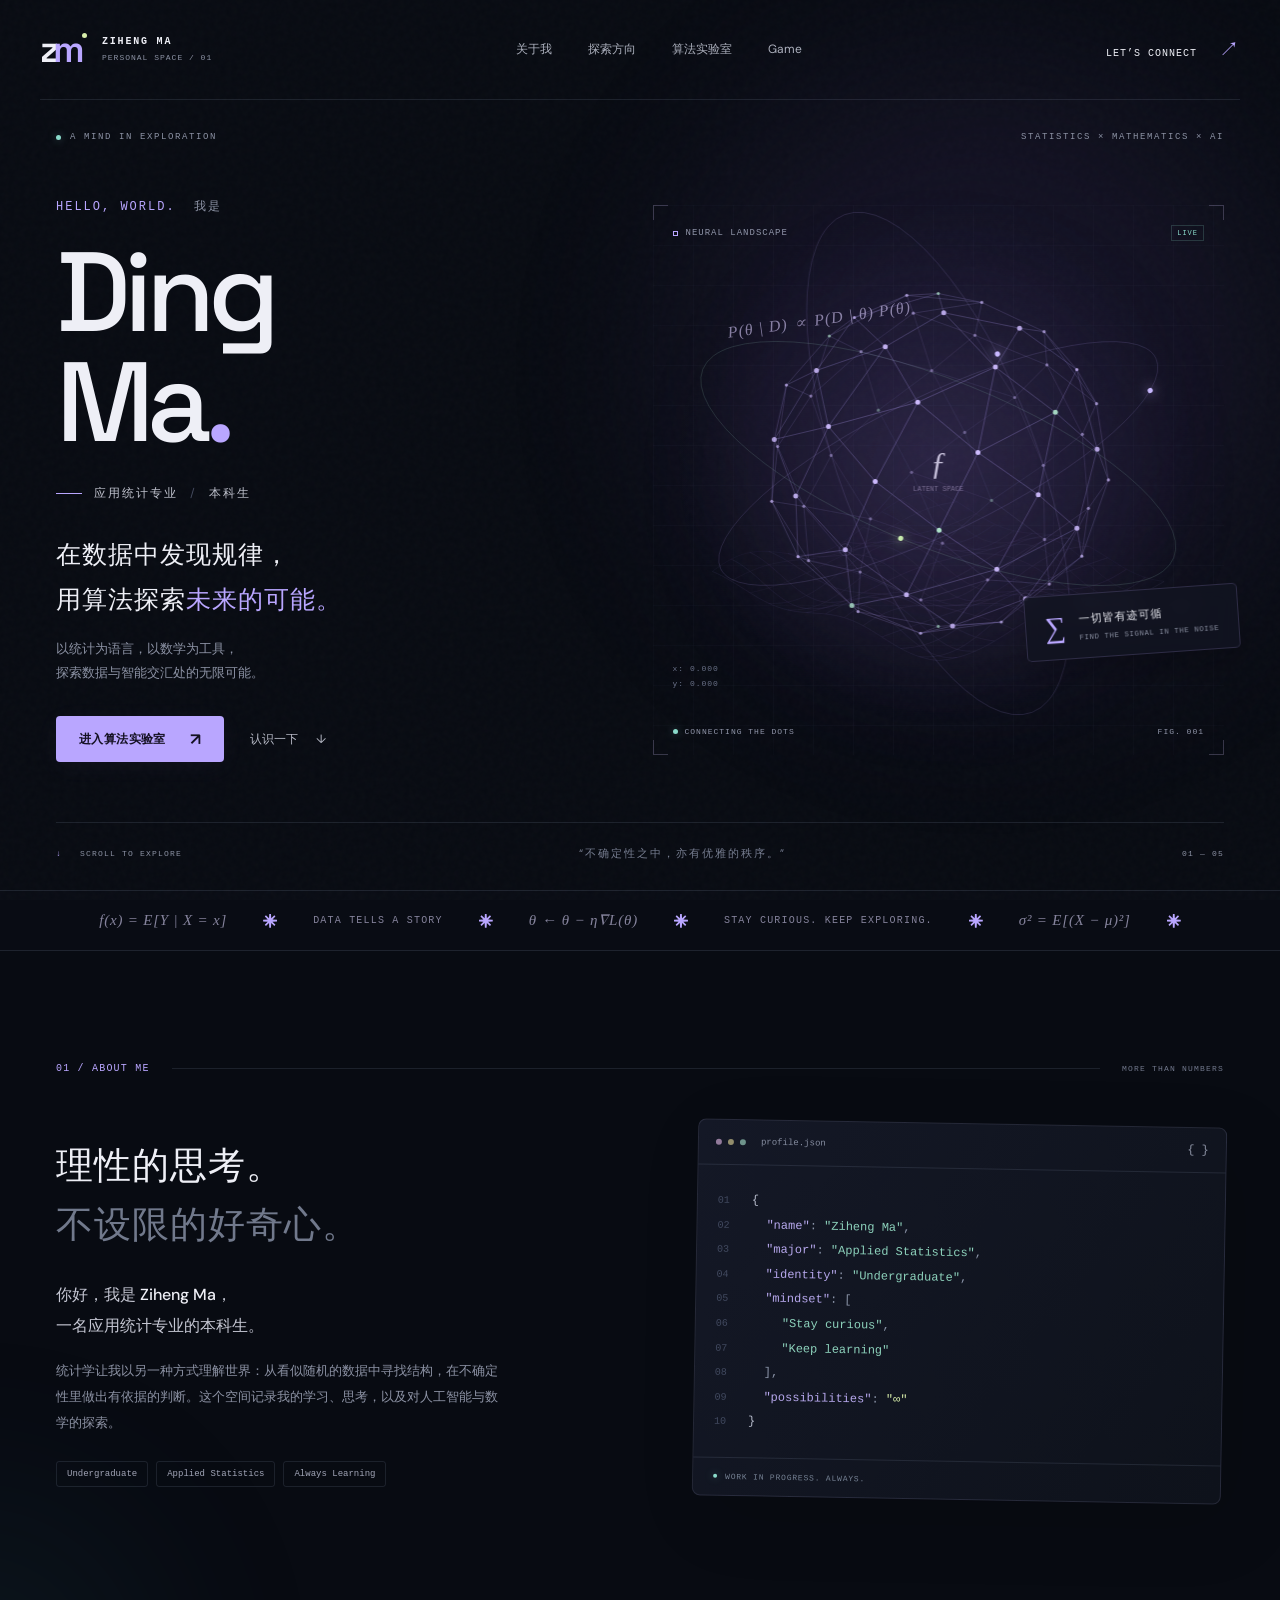
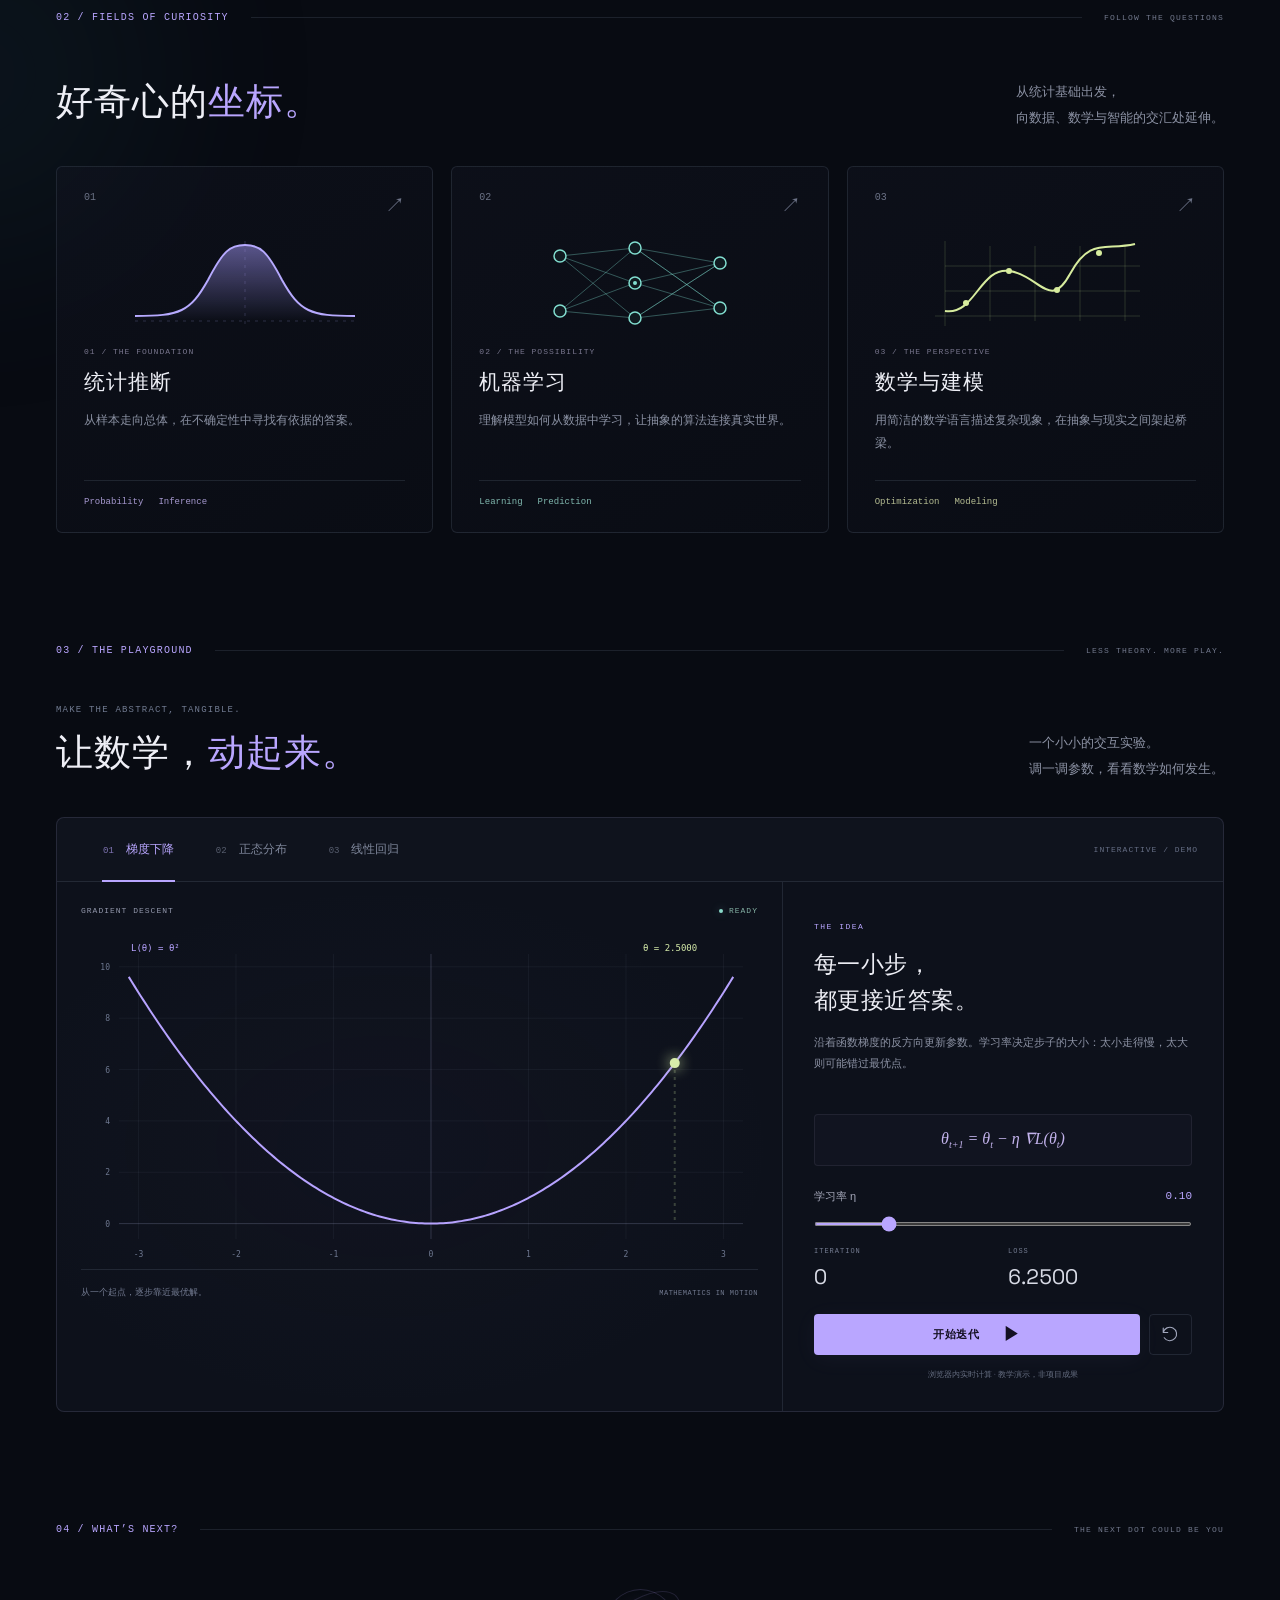
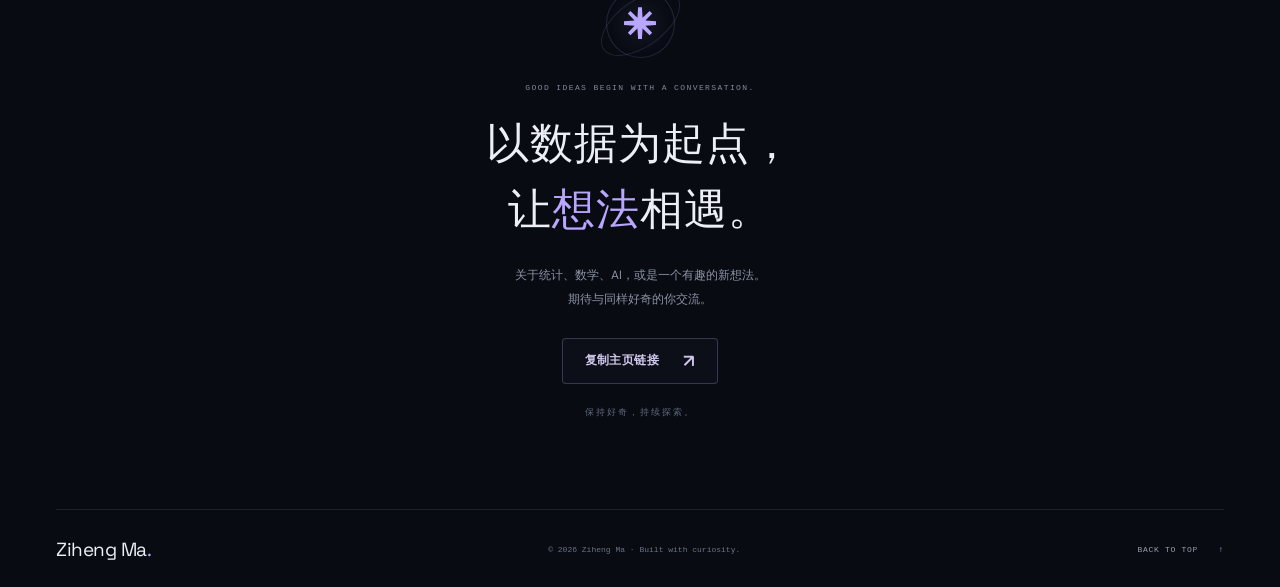
==== commit 800831be: "Add files via upload" ====
--- a/index.html
+++ b/index.html
@@ -21,6 +21,7 @@
       <a href="#about">关于我</a>
       <a href="#interests">探索方向</a>
       <a href="#lab">算法实验室</a>
+      <a href="./game.html">Game</a>
     </nav>
     <a class="header-contact" href="#contact">LET’S CONNECT <span aria-hidden="true">↗</span></a>
   </header>
